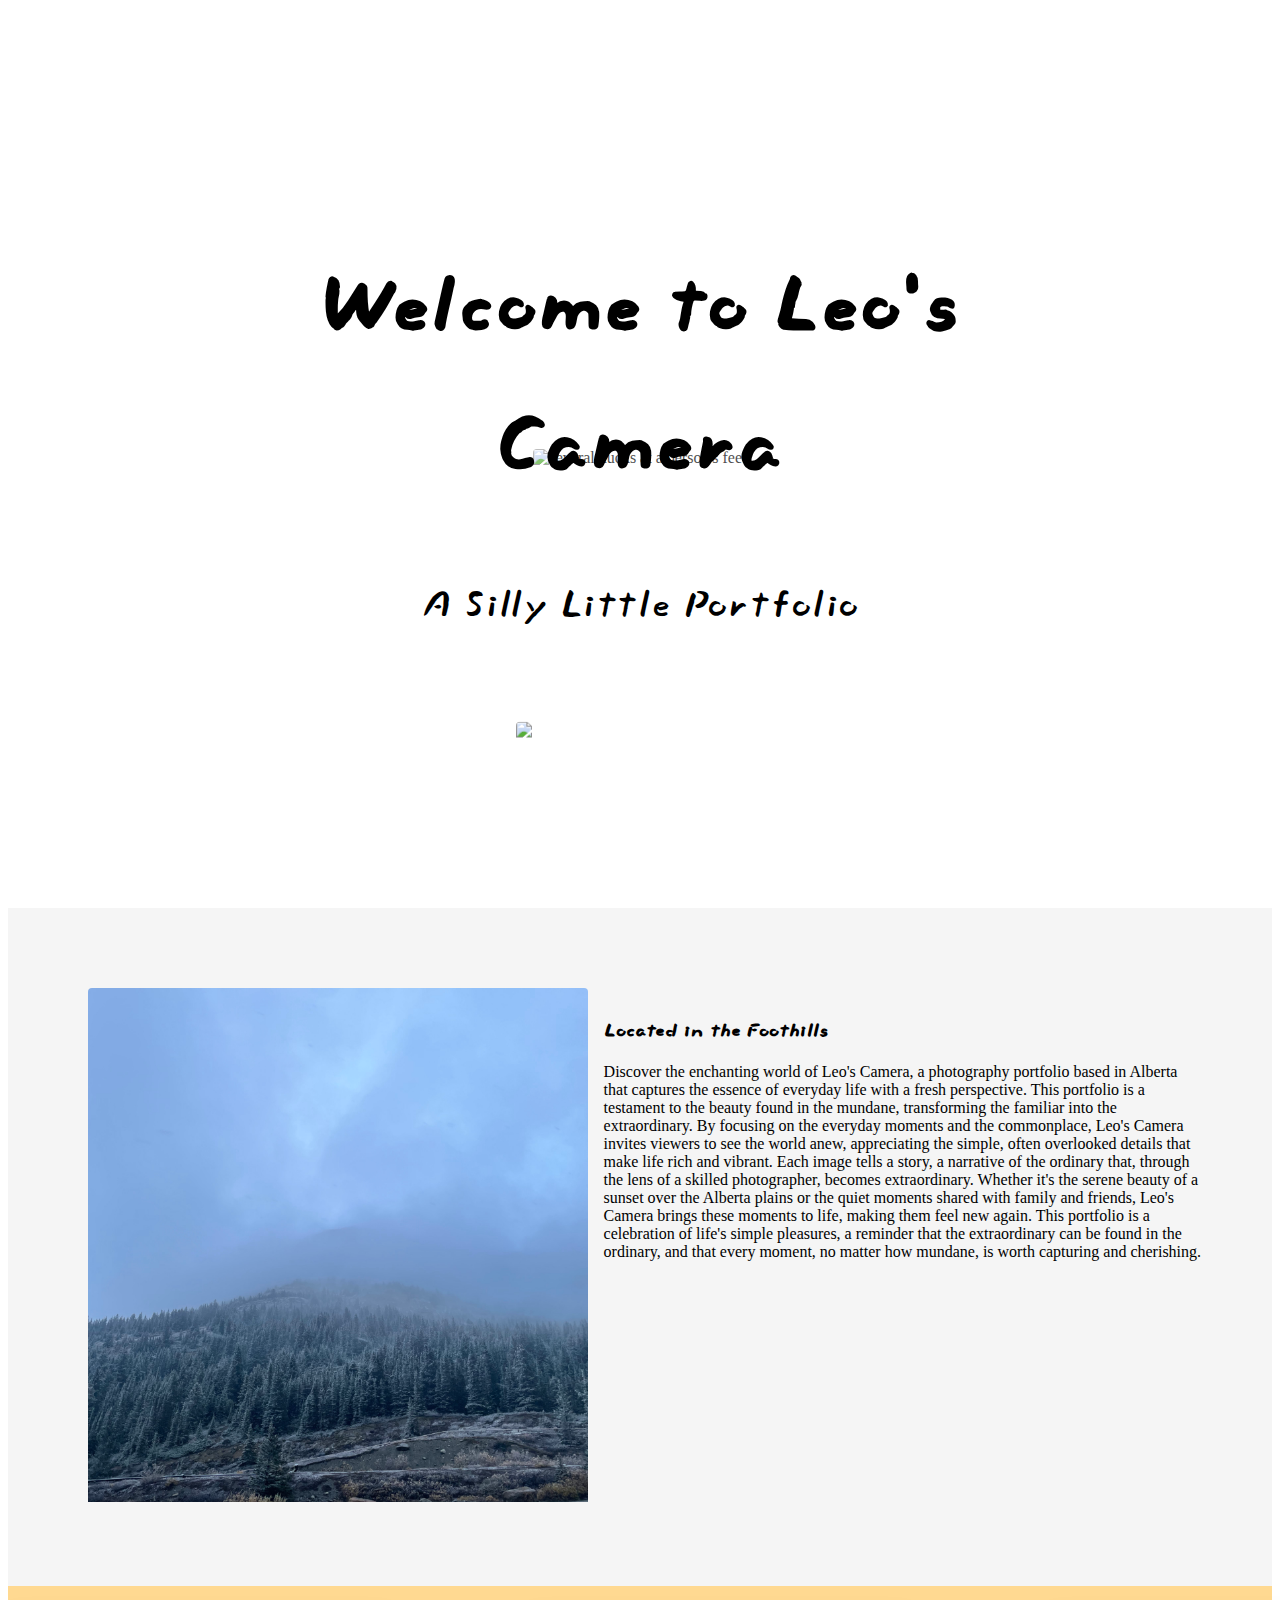
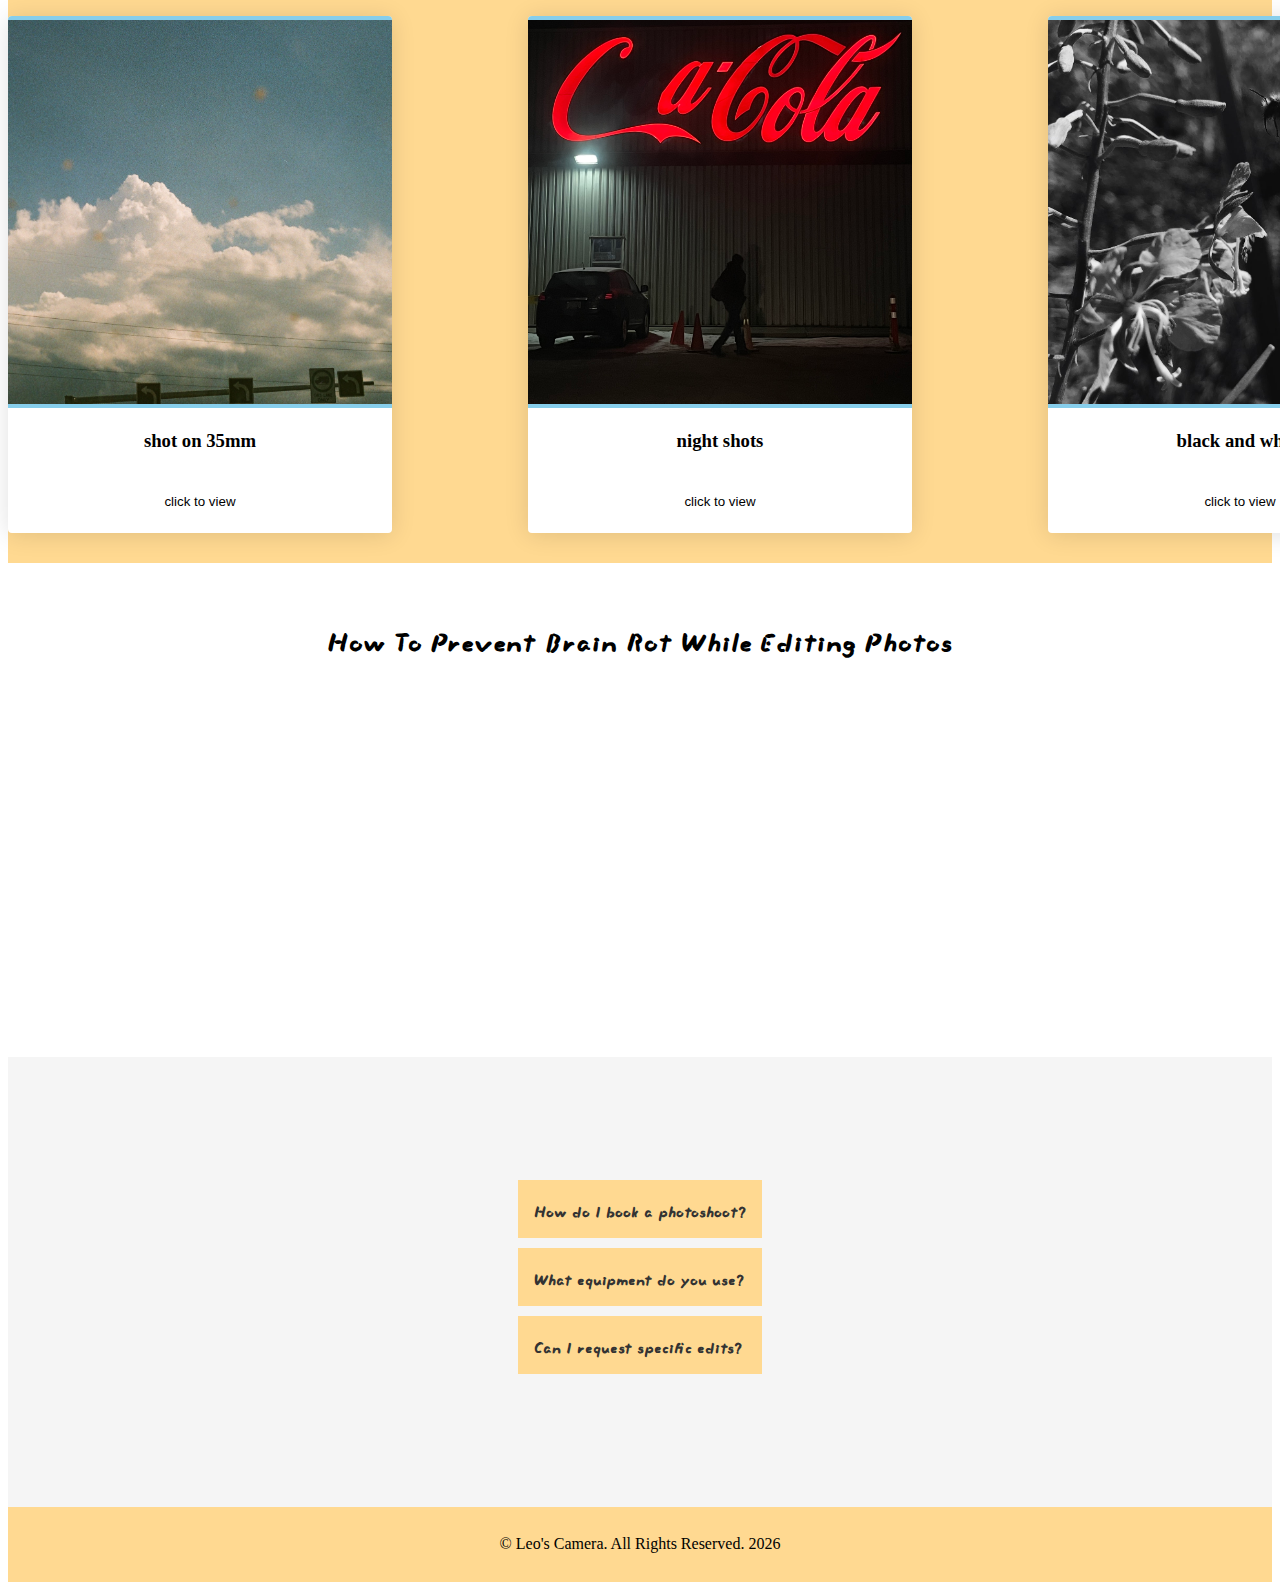
==== index.html @ ae26a14b "Update index.html" ====
<!DOCTYPE html>
<html lang="en">
<head>
    <meta charset="UTF-8">
    <meta name="viewport" content="width=device-width, initial-scale=1.0">
    <title>Leo's Camera</title>
    <link rel="preconnect" href="https://fonts.googleapis.com">
    <link rel="preconnect" href="https://fonts.gstatic.com" crossorigin>
    <link href="https://fonts.googleapis.com/css2?family=Slackside+One&display=swap" rel="stylesheet">
    <link rel="preconnect" href="https://fonts.googleapis.com">
<link rel="preconnect" href="https://fonts.gstatic.com" crossorigin>
<link href="https://fonts.googleapis.com/css2?family=Slackside+One&family=Work+Sans:ital,wght@0,100..900;1,100..900&display=swap" rel="stylesheet">
    <link rel="stylesheet" href="styles.css">
</head>
<body>
<section class="hero-container">
    <div class="hero-content">
        <h1>Welcome to Leo's Camera</h1>
        <p>A Silly Little Portfolio</p>
        <button class="camera-button">
            <img src="static-website-assignment/Assets/Asset 1.png" alt="black camera icon, hand sketched style">
        </button>
        <!--icon by Bjorn Andersson under Creative Commons -->
        </div>
        <div class="hero-image">
            <img src="Assets/ducks.jpg" alt="several ducks at a person's feet">
        </div>
</section>
<section class="content-container">
    <div class="image-column">
        <img src="assets/IMG_6039.jpg" alt="looking up at a mountain against a misty sky">
    </div>
    <div class="content-column">
        <h2> Located in the Foothills</h2>
        <p> Discover the enchanting world of Leo's Camera, a photography portfolio based in Alberta 
            that captures the essence of everyday life with a fresh perspective. This portfolio is a 
            testament to the beauty found in the mundane, transforming the familiar into the extraordinary. 
            By focusing on the everyday moments and the commonplace, Leo's Camera invites viewers to see the 
            world anew, appreciating the simple, often overlooked details that make life rich and vibrant. 
            Each image tells a story, a narrative of the ordinary that, through the lens of a skilled photographer, 
            becomes extraordinary. Whether it's the serene beauty of a sunset over the Alberta plains or the 
            quiet moments shared with family and friends, Leo's Camera brings these moments to life, making them 
            feel new again. This portfolio is a celebration of life's simple pleasures, a reminder that the 
            extraordinary can be found in the ordinary, and that every moment, no matter how mundane, is worth 
            capturing and cherishing. </p>
    </div>
</section>
<section class="card-container">
    <div class="card">
            <img src="assets/IMG_5686.JPG" alt="film photo of clouds and a street light">
            <h3>shot on 35mm</h3>

    <button class="card-button">
            <p>click to view</p>
    </button>
        </div>
        <div class="card">
            <img src="assets/IMG_3700.jpg" alt="man walking at night under broken coca-cola sign">
            <h3>night shots</h3>
    <button class="card-button">
            <p>click to view</p>
    </button>
        </div>
        <div class="card">
            <img src="assets/IMG_7411.JPG" alt="black and white photo of bee flying near a flower">
            <h3>black and white</h3>
    <button class="card-button">
            <p>click to view</p>
        </button>
        </div>
</section>
    <section class="video-container">
        <div class="video-content">
            <h1> How To Prevent Brain Rot While Editing Photos </h1>
        </div>
        <iframe width="560" height="315" src="https://www.youtube.com/embed/LvZYd6S5i-4?si=cbY_uWXHHGuKVKZW" 
        title="YouTube video player" frameborder="0" allow="accelerometer; autoplay; clipboard-write; 
        encrypted-media; gyroscope; picture-in-picture; web-share" referrerpolicy="strict-origin-when-cross-origin" 
        allowfullscreen></iframe>
    </section>
    <section class="accordion-container">
    <div class="accordion">
        <div class="accordion-item" id="question1">
            <h2 class="accordion-header">How do I book a photoshoot?</h2>
            <div class="accordion-content">
                <p>To book a photoshoot, simply visit our <a href="#">contact page</a> and fill out the form. We'll get back to you as soon as possible to discuss your requirements and schedule.</p>
            </div>
        </div>
        <div class="accordion-item" id="question2">
            <h2 class="accordion-header">What equipment do you use?</h2>
            <div class="accordion-content">
                <p>We use professional-grade cameras and lenses to ensure high-quality images. Our equipment is carefully selected to suit various photography styles and situations.</p>
            </div>
        </div>
        <div class="accordion-item" id="question3">
            <h2 class="accordion-header">Can I request specific edits?</h2>
            <div class="accordion-content">
                <p>Yes, absolutely! We welcome your input and can accommodate specific editing requests to ensure your photos match your vision perfectly.</p>
            </div>
        </div>
    </div>
</section>
          <script>
document.addEventListener("DOMContentLoaded", function() {
    const accordionItems = document.querySelectorAll(".accordion-item");

    accordionItems.forEach(item => {
        const header = item.querySelector(".accordion-header");
        header.addEventListener("click", function() {
            accordionItems.forEach(otherItem => {
                if (otherItem !== item) {
                    otherItem.classList.remove("active");
                }
            });
            item.classList.toggle("active");
        });
    });
});
            </script>
  <section class="footer-container">
      <div>&copy; Leo's Camera. All Rights Reserved. <span id="copyright-year"></span></div>
      <script>
        window.addEventListener('load', function() {
            var date = new Date();
            var year = date.getFullYear();
            document.getElementById('copyright-year').textContent = year;
        });
        </script>
    </div>
  </section>

</body>
</html>
---- styles.css ----
/* google fonts*/

.slackside-one-regular {
    font-family: "Slackside One", Impact, cursive;
    font-weight: 400;
    font-style: normal;
  }
/* Styling the hero section */

.hero-container {
    display: flex; 
    justify-content: center; 
    align-items: center; 
    width: 100%; 
    height: 100vh; 
    position: static; 
}

.hero-content {
    font-family: "Slackside One", cursive;
    font-size: 3rem;
    text-align: center;
    position: absolute;
    top: 50%;
    left: 50%;
    transform: translate(-50%, -50%);
    z-index: 1;
  }


  .hero-image img {
    display: flex;
    justify-content: center;
    width: 100%; 
    height: 100%; 
    object-fit: cover; 
    opacity: 70%;
    border: none;
    z-index: 0;
}

.camera-button {
    border: none;
    outline: 0;
    display: inline-block;
    padding: 10px 25px;
    color: white;
    background-color: transparent;
    border-radius: 50%;
    text-align: center;
    cursor: pointer;
  }

  .camera-button img {
    border: none;
  }
  
  .camera-button:hover {
    transition: 0.9s;
    transform: scale(1.1);
  }

  /*styling the content section */

  h1, h2 {
    font-family: "Slackside One", cursive;
  }
  .content-container {
    display: grid;
    grid-template-columns: 40% 60%; 
    gap: 10px; 
    background-color: whitesmoke;

  }

  .content-container img {
    border: none;
  }

  .image-column {
    padding: 5rem;
    width: 500px;
    height: auto;

}
.content-column {
    padding: 5rem;
}

/*styling the card section */

  .card-container {
    display: grid;
    grid-template-columns: 1fr 1fr 1fr;
    grid-template-rows: auto;
    gap: 8.5rem; 
    background-color: #ffd991;
    height: auto; 
    color: black;
    z-index: 0;
    position: relative;
    text-align: center;

  }

    .card {
        background-color: #fff;
        border-radius: 0.25rem;
        box-shadow: 0rem 0.125rem 1.5rem rgb(0 0 0 / 12%);
        width: 24rem;
        margin-top:30px;
        margin-bottom: 30px;
      }
      
      img {
        border-bottom: 0.25rem solid skyblue;
        border-top: 0.25rem solid skyblue;
        border-radius: 0.25rem 0.25rem 0 0;
        height: auto;
        width: 100%;
      }

    .card-button {
        border: none;
        outline: 0;
        display: inline-block;
        padding: 10px 25px;
        color: black;
        background-color: transparent;
        border-radius: 50%;
        text-align: center;
        cursor: pointer; 
    }

    .card-button:hover {
        transition: 0.9s;
        transform: scale(1.1);
        color: skyblue;
      }
/*styling the video section*/

      .video-container {
        display: flex; 
        flex-direction: column; 
        align-items: center; 
        text-align: center; 
        margin-bottom: 30px;
    }
    
    .video-content {
        margin-bottom: 30px; 
        margin-top: 30px;
    }

/*styling the acordion*/

.accordion-container {
    display: flex;
    justify-content: center;
    align-items: center;
    height: 50vh; 
    background-color: whitesmoke;
}
.accordion {
    max-width: 600px;
}

.accordion-item {
    background-color: #fff;
    border: 1px solid #ffd991;
    margin-bottom: 10px;
}

.accordion-header {
    background-color: #ffd991;
    color: #333;
    padding: 15px;
    margin: 0;
    cursor: pointer;
    font-size: 18px;
}

.accordion-content {
    padding: 15px;
    display: none;
}

.accordion-item.active .accordion-header {
    background-color: #ffcc66;
}

.accordion-item.active .accordion-content {
    display: block;
}

.footer-container {
    display: flex;
    justify-content: center;
    align-items: center;
    background-color: #ffd991;
    width: 100%;
    height: 75px;
    position: relative;
  }
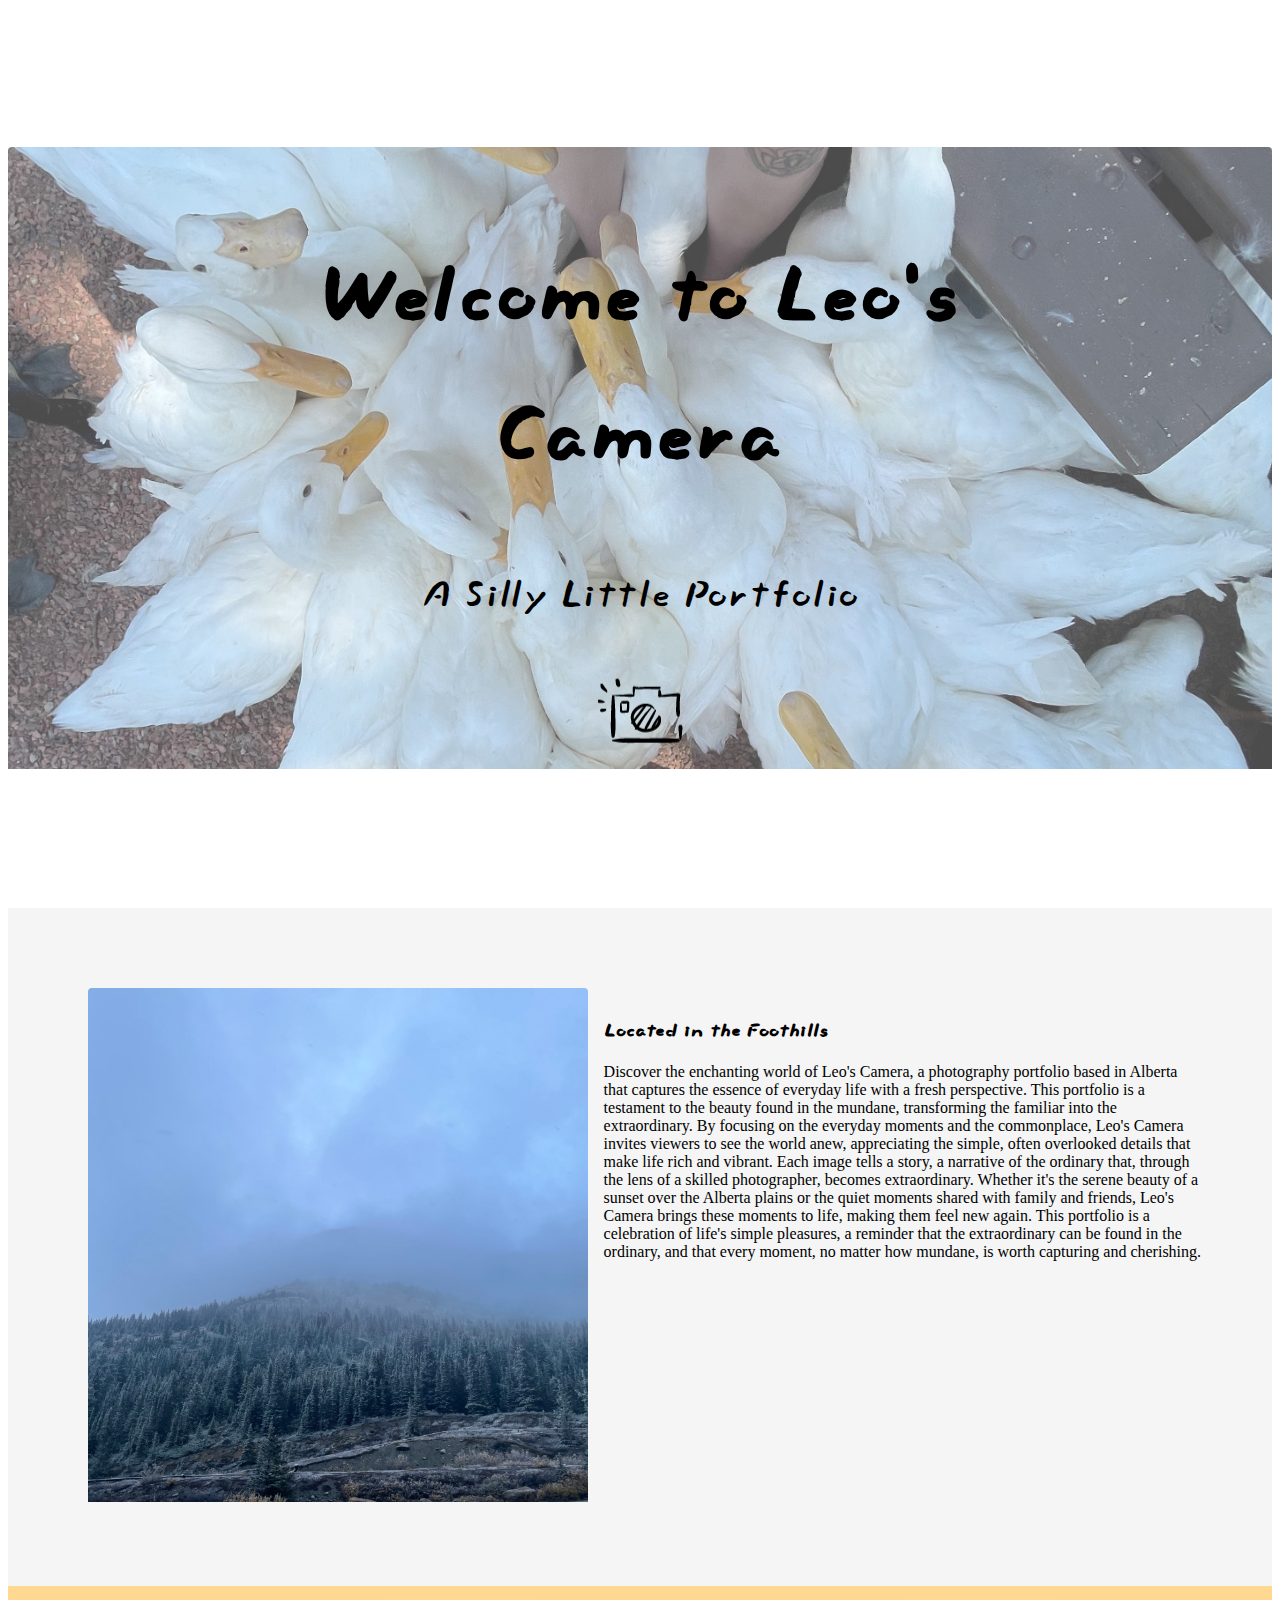
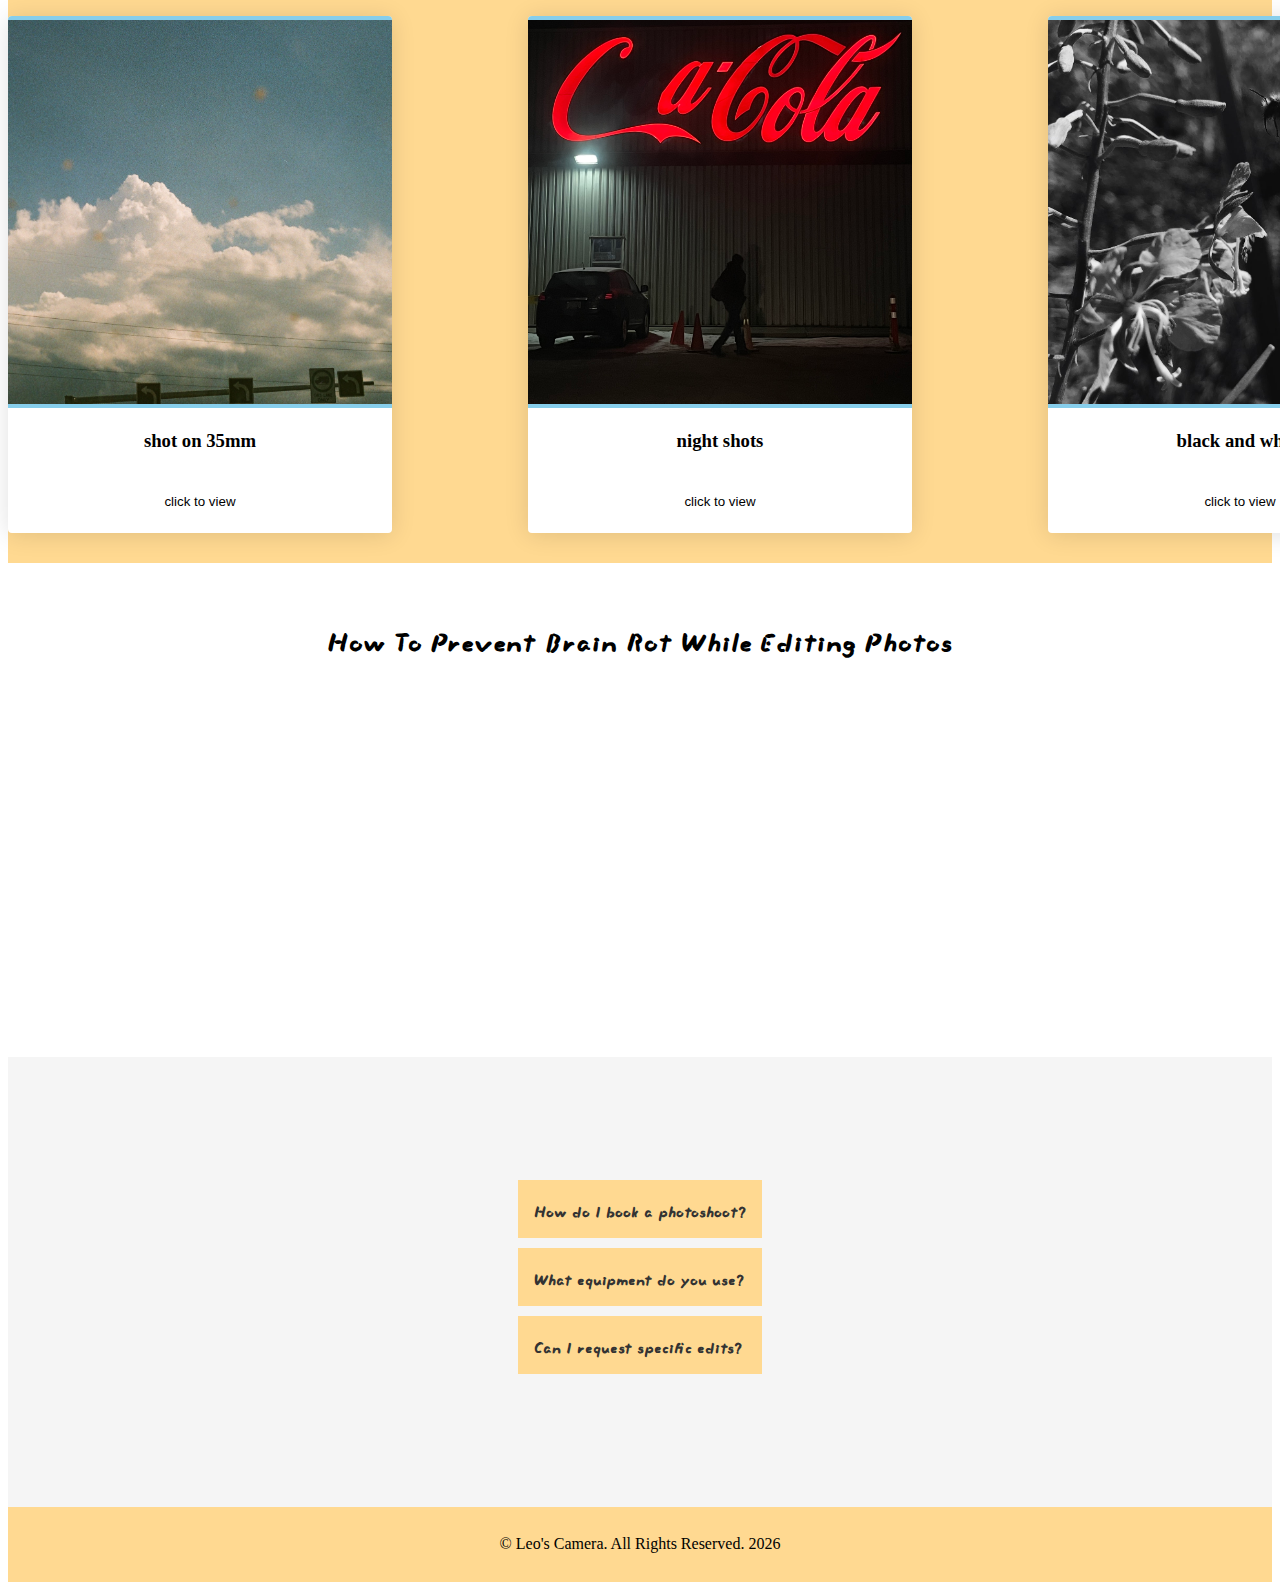
==== commit 0c87a3fb: "Update index.html" ====
--- a/index.html
+++ b/index.html
@@ -18,12 +18,12 @@
         <h1>Welcome to Leo's Camera</h1>
         <p>A Silly Little Portfolio</p>
         <button class="camera-button">
-            <img src="static-website-assignment/Assets/Asset 1.png" alt="black camera icon, hand sketched style">
+            <img src="assets/Asset 1.png" alt="black camera icon, hand sketched style">
         </button>
         <!--icon by Bjorn Andersson under Creative Commons -->
         </div>
         <div class="hero-image">
-            <img src="Assets/ducks.jpg" alt="several ducks at a person's feet">
+            <img src="assets/ducks.jpg" alt="several ducks at a person's feet">
         </div>
 </section>
 <section class="content-container">
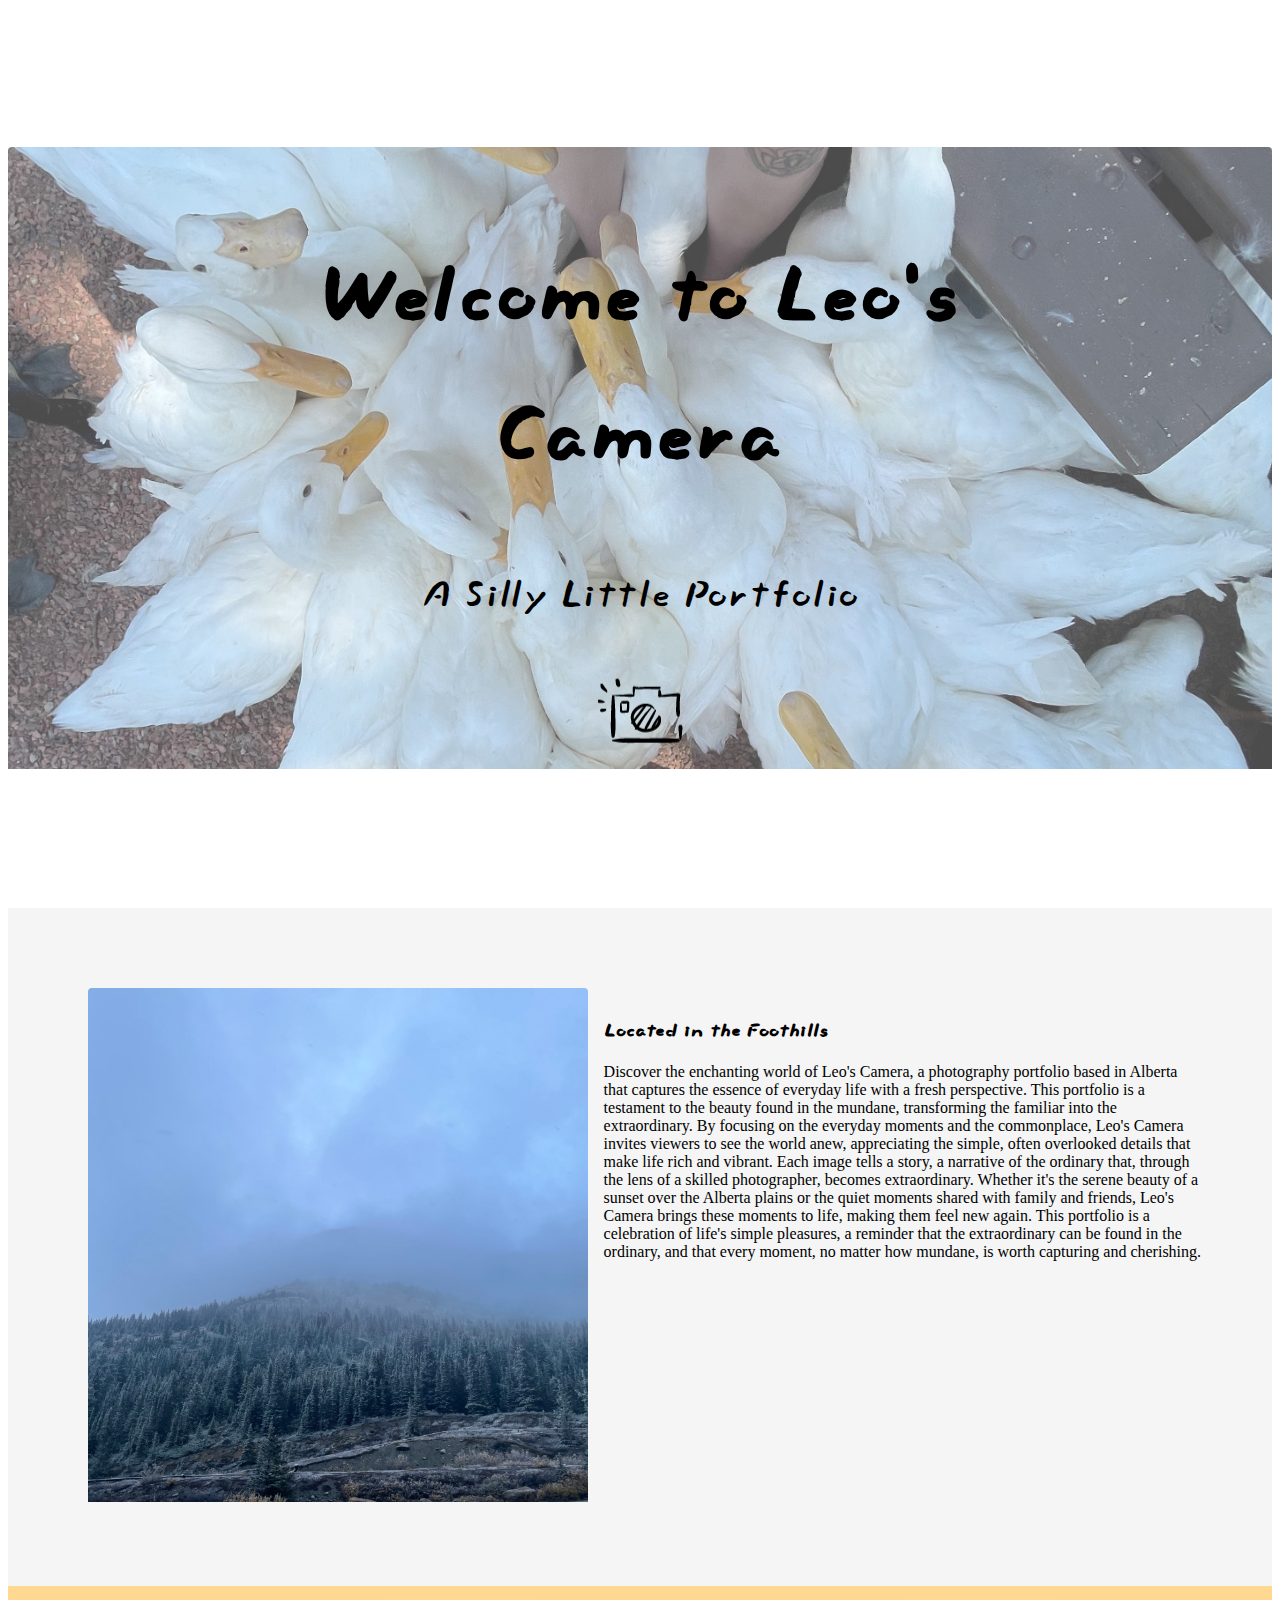
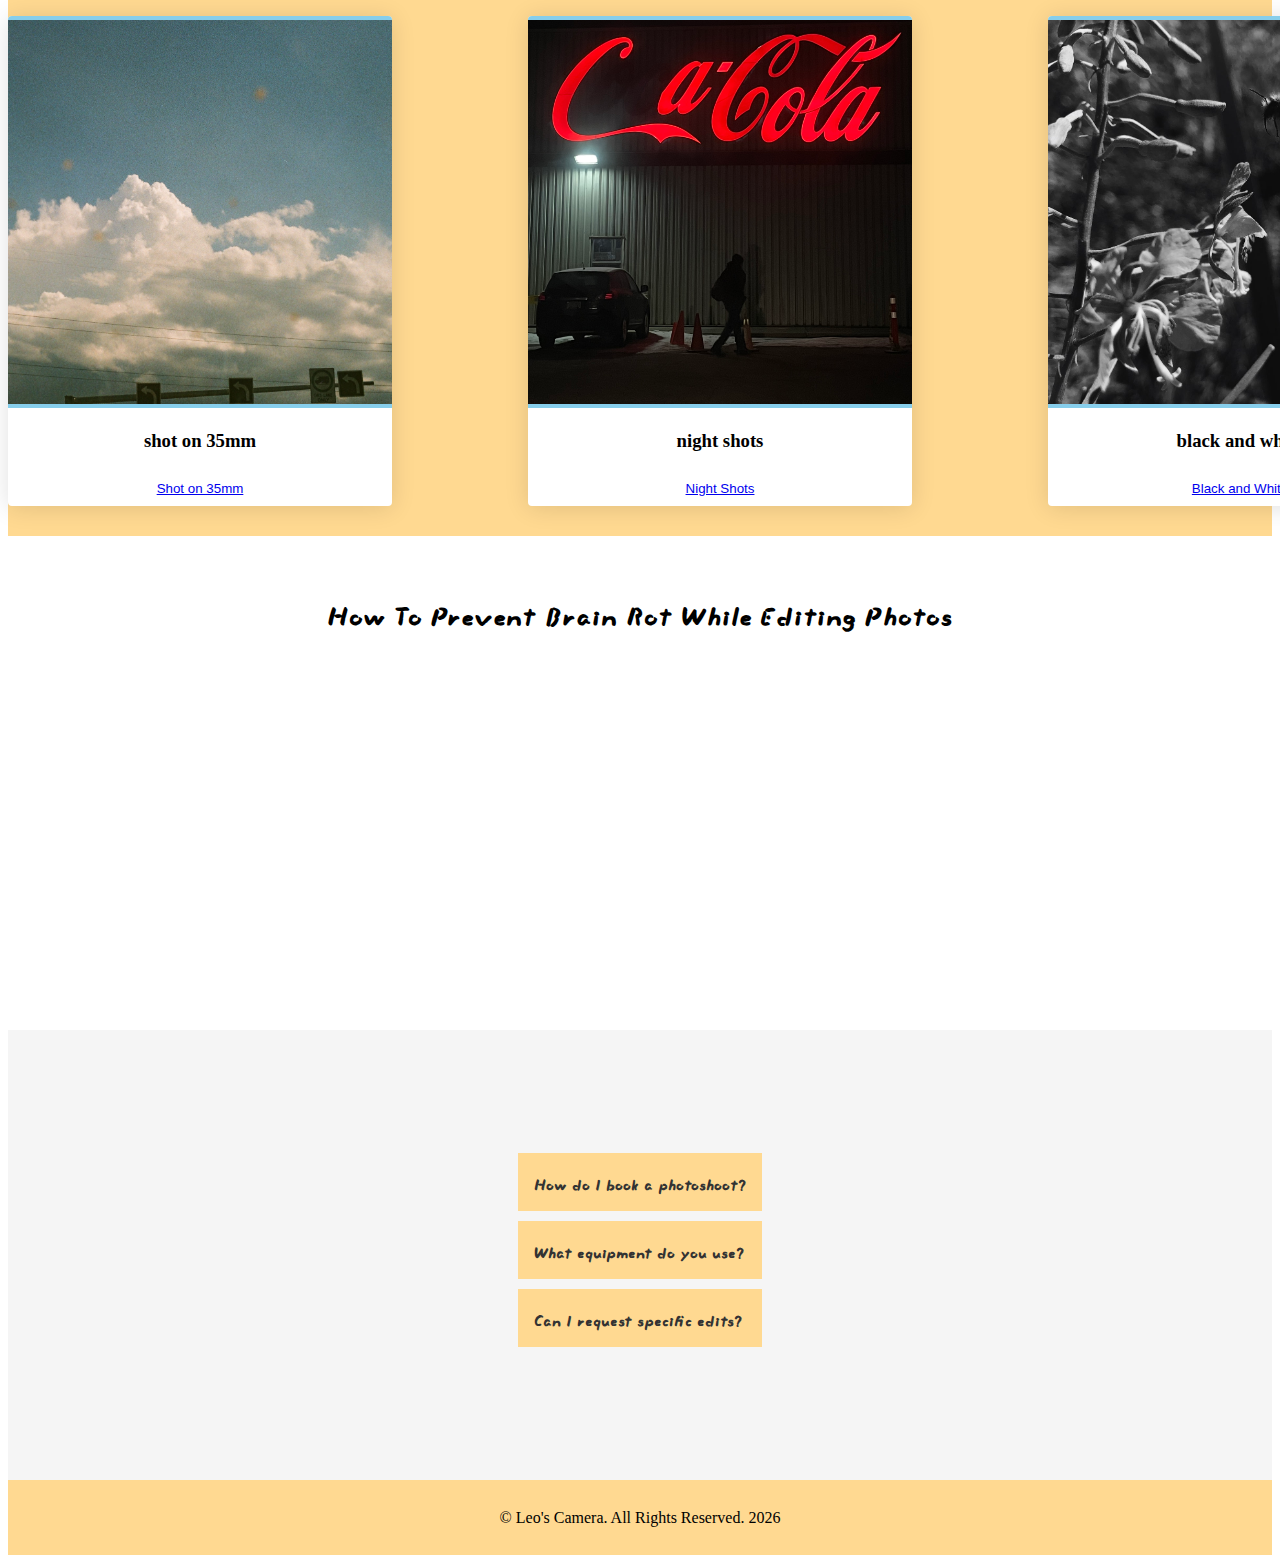
==== commit 52c50d35: "adding destinations to links" ====
--- a/index.html
+++ b/index.html
@@ -10,7 +10,7 @@
     <link rel="preconnect" href="https://fonts.googleapis.com">
 <link rel="preconnect" href="https://fonts.gstatic.com" crossorigin>
 <link href="https://fonts.googleapis.com/css2?family=Slackside+One&family=Work+Sans:ital,wght@0,100..900;1,100..900&display=swap" rel="stylesheet">
-    <link rel="stylesheet" href="styles.css">
+    <link rel="stylesheet" href="css/styles.css">
 </head>
 <body>
 <section class="hero-container">
@@ -18,7 +18,7 @@
         <h1>Welcome to Leo's Camera</h1>
         <p>A Silly Little Portfolio</p>
         <button class="camera-button">
-            <img src="assets/Asset 1.png" alt="black camera icon, hand sketched style">
+            <img src="assets/camera.png" alt="black camera icon, hand sketched style">
         </button>
         <!--icon by Bjorn Andersson under Creative Commons -->
         </div>
@@ -51,21 +51,21 @@
             <h3>shot on 35mm</h3>
 
     <button class="card-button">
-            <p>click to view</p>
+        <a href="shot-on-35/index.html">Shot on 35mm</a>
     </button>
         </div>
         <div class="card">
             <img src="assets/IMG_3700.jpg" alt="man walking at night under broken coca-cola sign">
             <h3>night shots</h3>
     <button class="card-button">
-            <p>click to view</p>
+        <a href="night-shots/index.html">Night Shots</a>
     </button>
         </div>
         <div class="card">
             <img src="assets/IMG_7411.JPG" alt="black and white photo of bee flying near a flower">
             <h3>black and white</h3>
     <button class="card-button">
-            <p>click to view</p>
+        <a href="black-and-white/index.html">Black and White</a>
         </button>
         </div>
 </section>
--- a/css/styles.css
+++ b/css/styles.css
@@ -0,0 +1,204 @@
+/* google fonts*/
+
+.slackside-one-regular {
+    font-family: "Slackside One", Impact, cursive;
+    font-weight: 400;
+    font-style: normal;
+  }
+/* Styling the hero section */
+
+.hero-container {
+    display: flex; 
+    justify-content: center; 
+    align-items: center; 
+    width: 100%; 
+    height: 100vh; 
+    position: static; 
+}
+
+.hero-content {
+    font-family: "Slackside One", cursive;
+    font-size: 3rem;
+    text-align: center;
+    position: absolute;
+    top: 50%;
+    left: 50%;
+    transform: translate(-50%, -50%);
+    z-index: 1;
+  }
+
+
+  .hero-image img {
+    display: flex;
+    justify-content: center;
+    width: 100%; 
+    height: 100%; 
+    object-fit: cover; 
+    opacity: 70%;
+    border: none;
+    z-index: 0;
+}
+
+.camera-button {
+    border: none;
+    outline: 0;
+    display: inline-block;
+    padding: 10px 25px;
+    color: white;
+    background-color: transparent;
+    border-radius: 50%;
+    text-align: center;
+    cursor: pointer;
+  }
+
+  .camera-button img {
+    border: none;
+  }
+  
+  .camera-button:hover {
+    transition: 0.9s;
+    transform: scale(1.1);
+  }
+
+  /*styling the content section */
+
+  h1, h2 {
+    font-family: "Slackside One", cursive;
+  }
+  .content-container {
+    display: grid;
+    grid-template-columns: 40% 60%; 
+    gap: 10px; 
+    background-color: whitesmoke;
+
+  }
+
+  .content-container img {
+    border: none;
+  }
+
+  .image-column {
+    padding: 5rem;
+    width: 500px;
+    height: auto;
+
+}
+.content-column {
+    padding: 5rem;
+}
+
+/*styling the card section */
+
+  .card-container {
+    display: grid;
+    grid-template-columns: 1fr 1fr 1fr;
+    grid-template-rows: auto;
+    gap: 8.5rem; 
+    background-color: #ffd991;
+    height: auto; 
+    color: black;
+    z-index: 0;
+    position: relative;
+    text-align: center;
+
+  }
+
+    .card {
+        background-color: #fff;
+        border-radius: 0.25rem;
+        box-shadow: 0rem 0.125rem 1.5rem rgb(0 0 0 / 12%);
+        width: 24rem;
+        margin-top:30px;
+        margin-bottom: 30px;
+      }
+      
+      img {
+        border-bottom: 0.25rem solid skyblue;
+        border-top: 0.25rem solid skyblue;
+        border-radius: 0.25rem 0.25rem 0 0;
+        height: auto;
+        width: 100%;
+      }
+
+    .card-button {
+        border: none;
+        outline: 0;
+        display: inline-block;
+        padding: 10px 25px;
+        color: black;
+        background-color: transparent;
+        border-radius: 50%;
+        text-align: center;
+        cursor: pointer; 
+    }
+
+    .card-button:hover {
+        transition: 0.9s;
+        transform: scale(1.1);
+        color: skyblue;
+      }
+/*styling the video section*/
+
+      .video-container {
+        display: flex; 
+        flex-direction: column; 
+        align-items: center; 
+        text-align: center; 
+        margin-bottom: 30px;
+    }
+    
+    .video-content {
+        margin-bottom: 30px; 
+        margin-top: 30px;
+    }
+
+/*styling the acordion*/
+
+.accordion-container {
+    display: flex;
+    justify-content: center;
+    align-items: center;
+    height: 50vh; 
+    background-color: whitesmoke;
+}
+.accordion {
+    max-width: 600px;
+}
+
+.accordion-item {
+    background-color: #fff;
+    border: 1px solid #ffd991;
+    margin-bottom: 10px;
+}
+
+.accordion-header {
+    background-color: #ffd991;
+    color: #333;
+    padding: 15px;
+    margin: 0;
+    cursor: pointer;
+    font-size: 18px;
+}
+
+.accordion-content {
+    padding: 15px;
+    display: none;
+}
+
+.accordion-item.active .accordion-header {
+    background-color: #ffcc66;
+}
+
+.accordion-item.active .accordion-content {
+    display: block;
+}
+
+.footer-container {
+    display: flex;
+    justify-content: center;
+    align-items: center;
+    background-color: #ffd991;
+    width: 100%;
+    height: 75px;
+    position: relative;
+  }
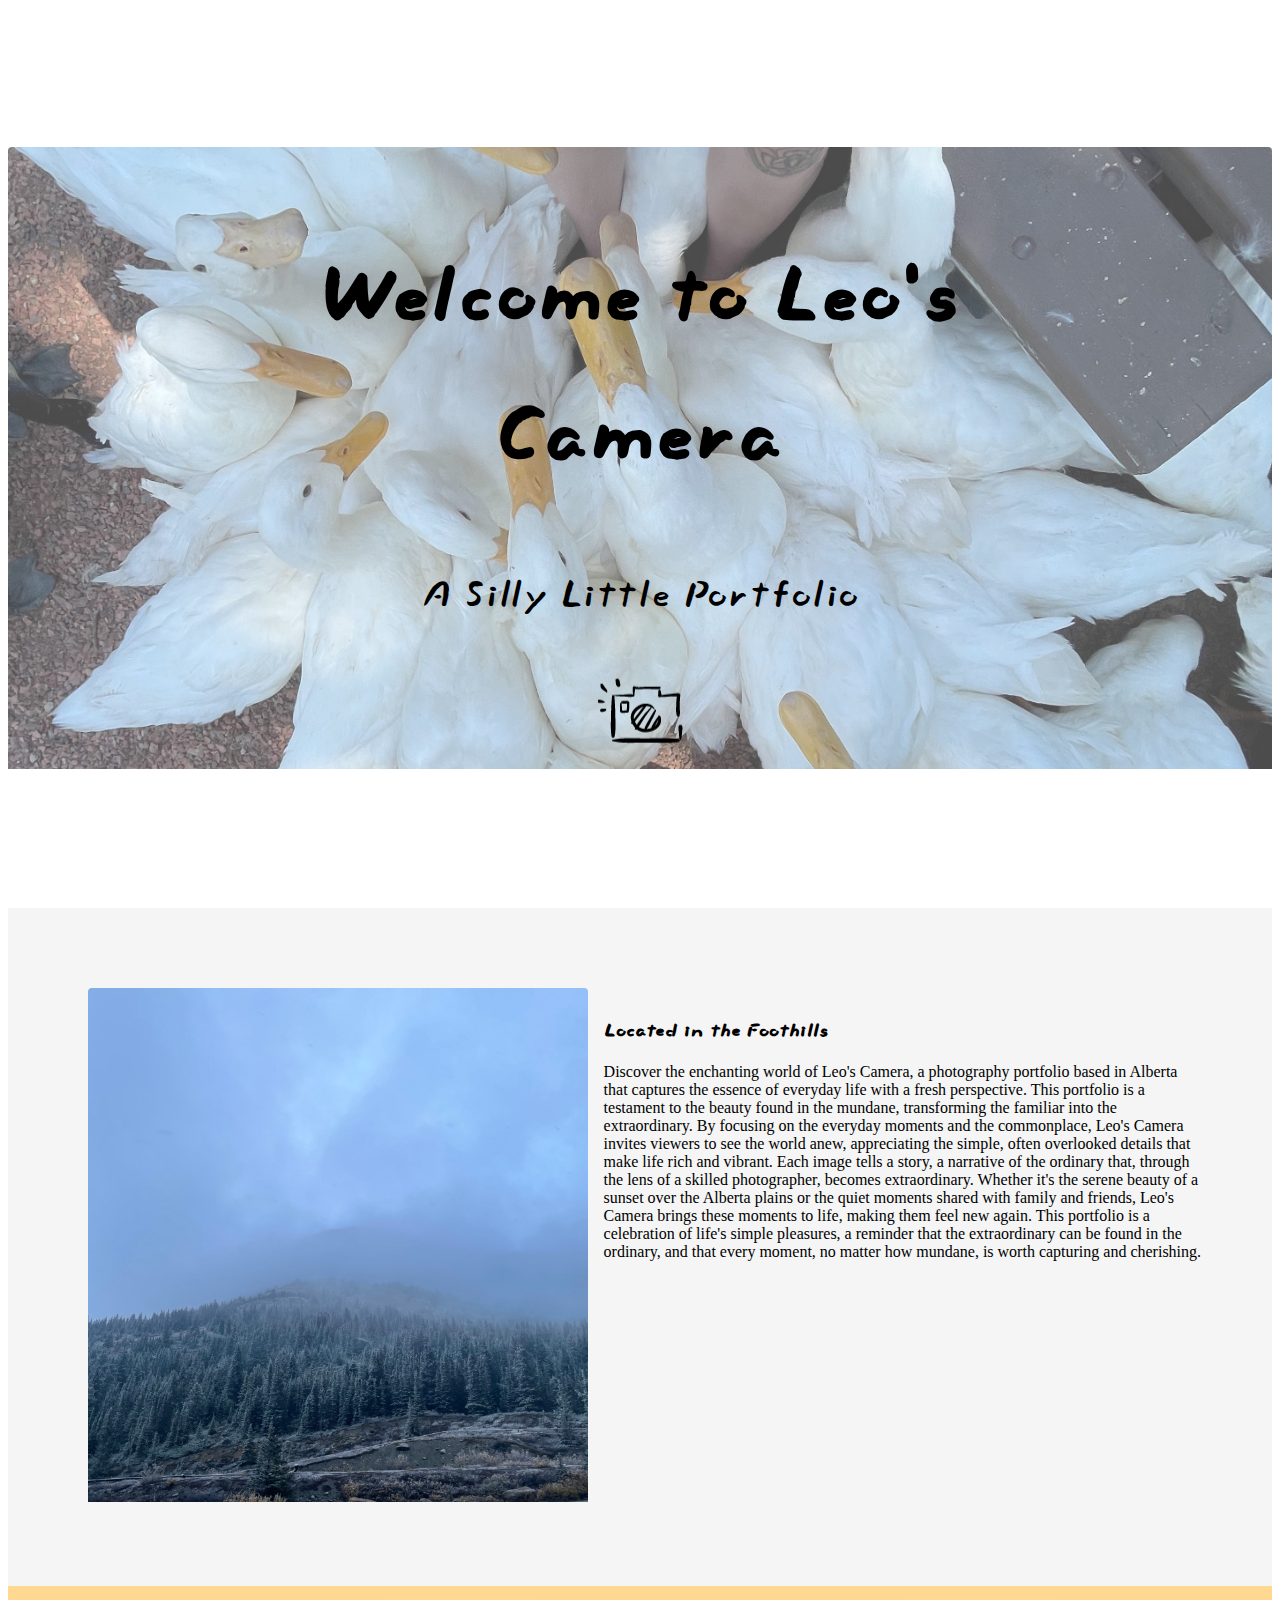
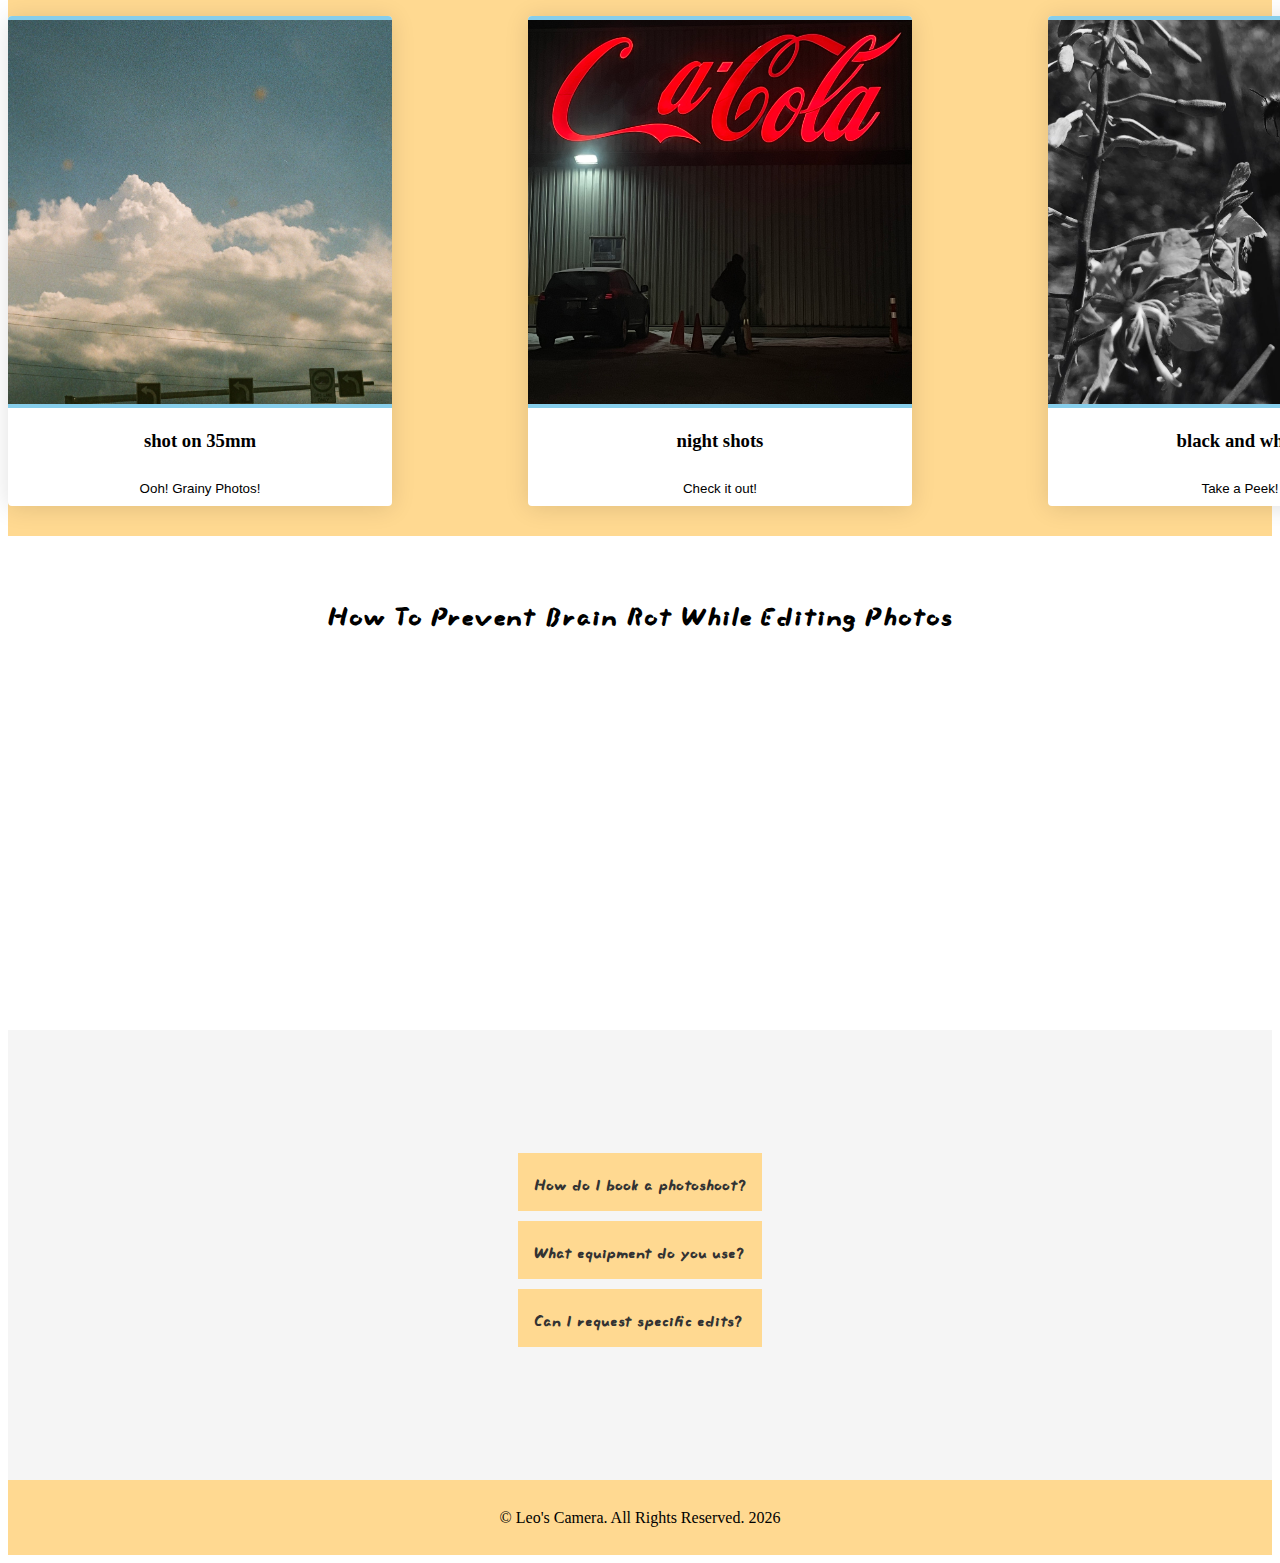
==== commit f22f13ac: "add link titles" ====
--- a/index.html
+++ b/index.html
@@ -51,21 +51,21 @@
             <h3>shot on 35mm</h3>
 
     <button class="card-button">
-        <a href="shot-on-35/index.html">Shot on 35mm</a>
+        <a href="shot-on-35/index.html">Ooh! Grainy Photos!</a>
     </button>
         </div>
         <div class="card">
             <img src="assets/IMG_3700.jpg" alt="man walking at night under broken coca-cola sign">
             <h3>night shots</h3>
     <button class="card-button">
-        <a href="night-shots/index.html">Night Shots</a>
+        <a href="night-shots/index.html">Check it out!</a>
     </button>
         </div>
         <div class="card">
             <img src="assets/IMG_7411.JPG" alt="black and white photo of bee flying near a flower">
             <h3>black and white</h3>
     <button class="card-button">
-        <a href="black-and-white/index.html">Black and White</a>
+        <a href="black-and-white/index.html">Take a Peek!</a>
         </button>
         </div>
 </section>
--- a/css/styles.css
+++ b/css/styles.css
@@ -202,3 +202,18 @@
     height: 75px;
     position: relative;
   }
+
+  a {
+    color: black; 
+    text-decoration: none; 
+}
+
+
+a:hover {
+    color: #ffd991;
+}
+
+a:active {
+    color:grey;
+}
+
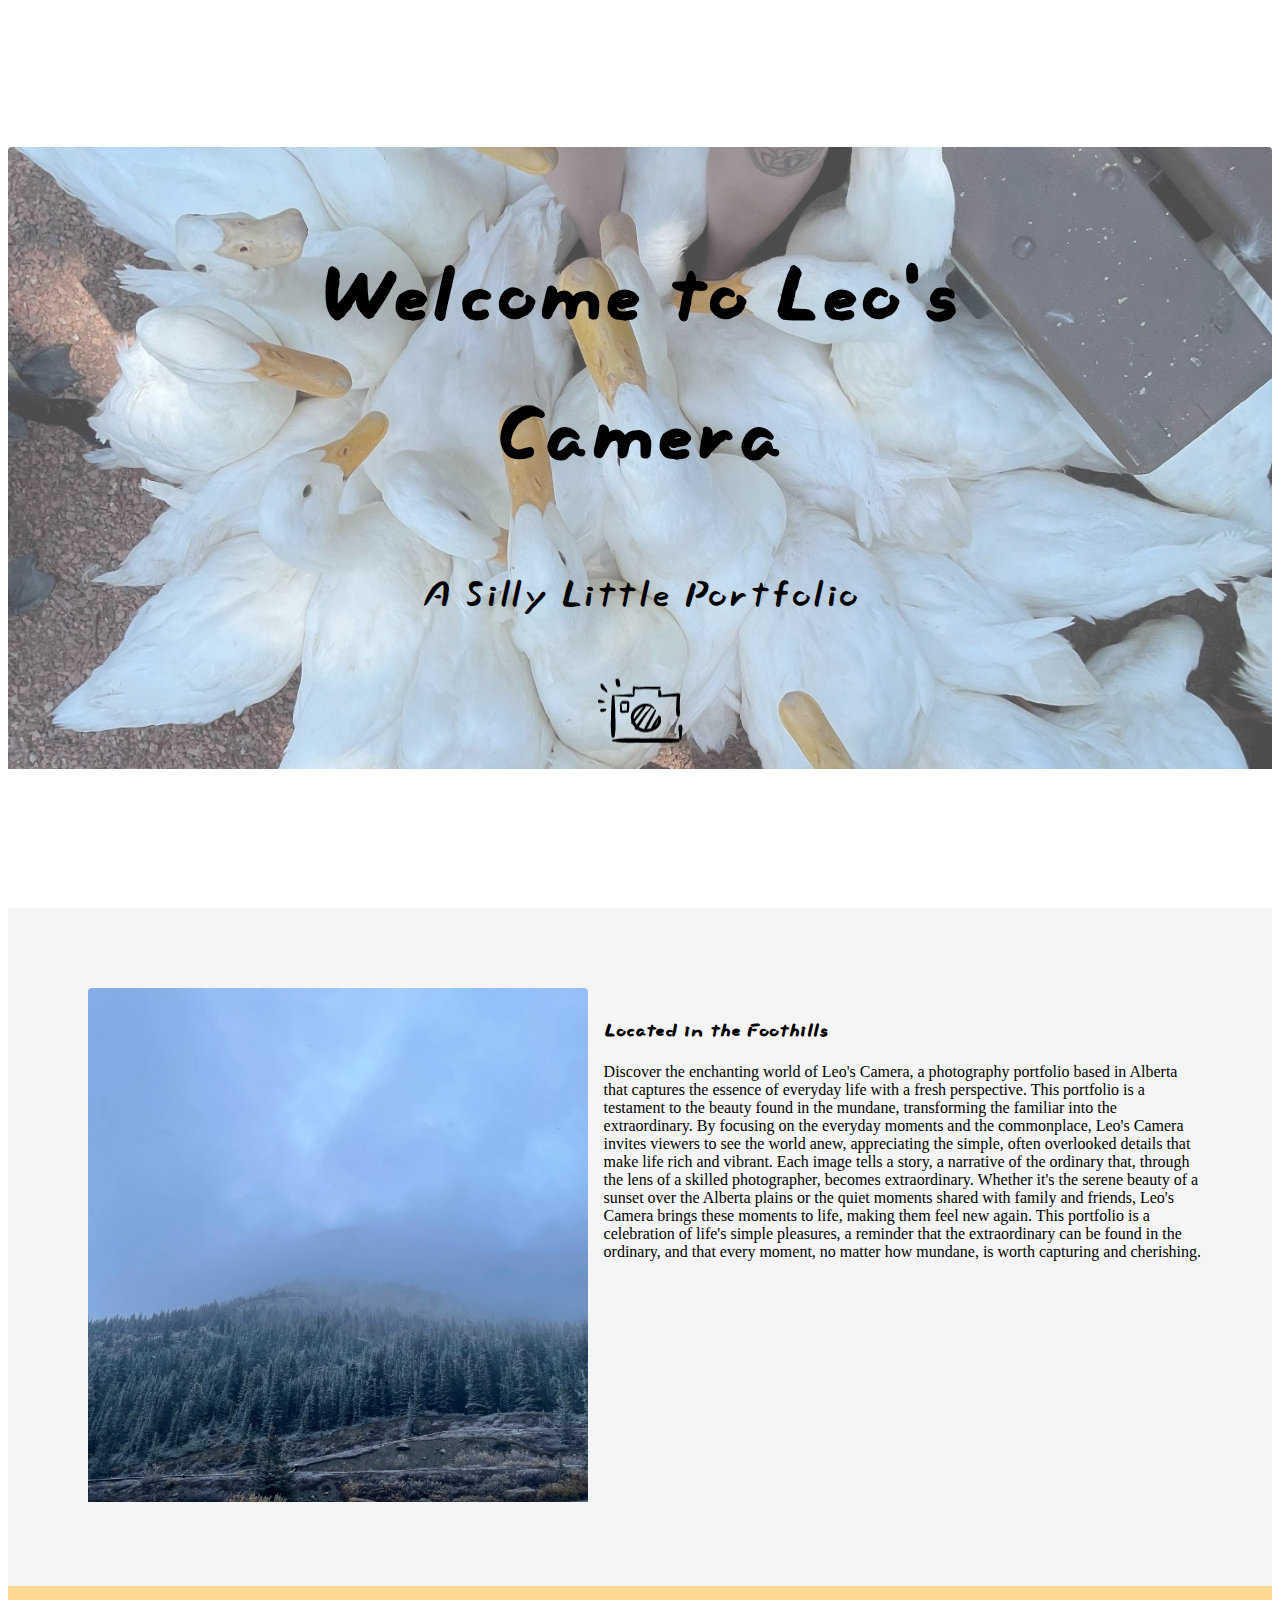
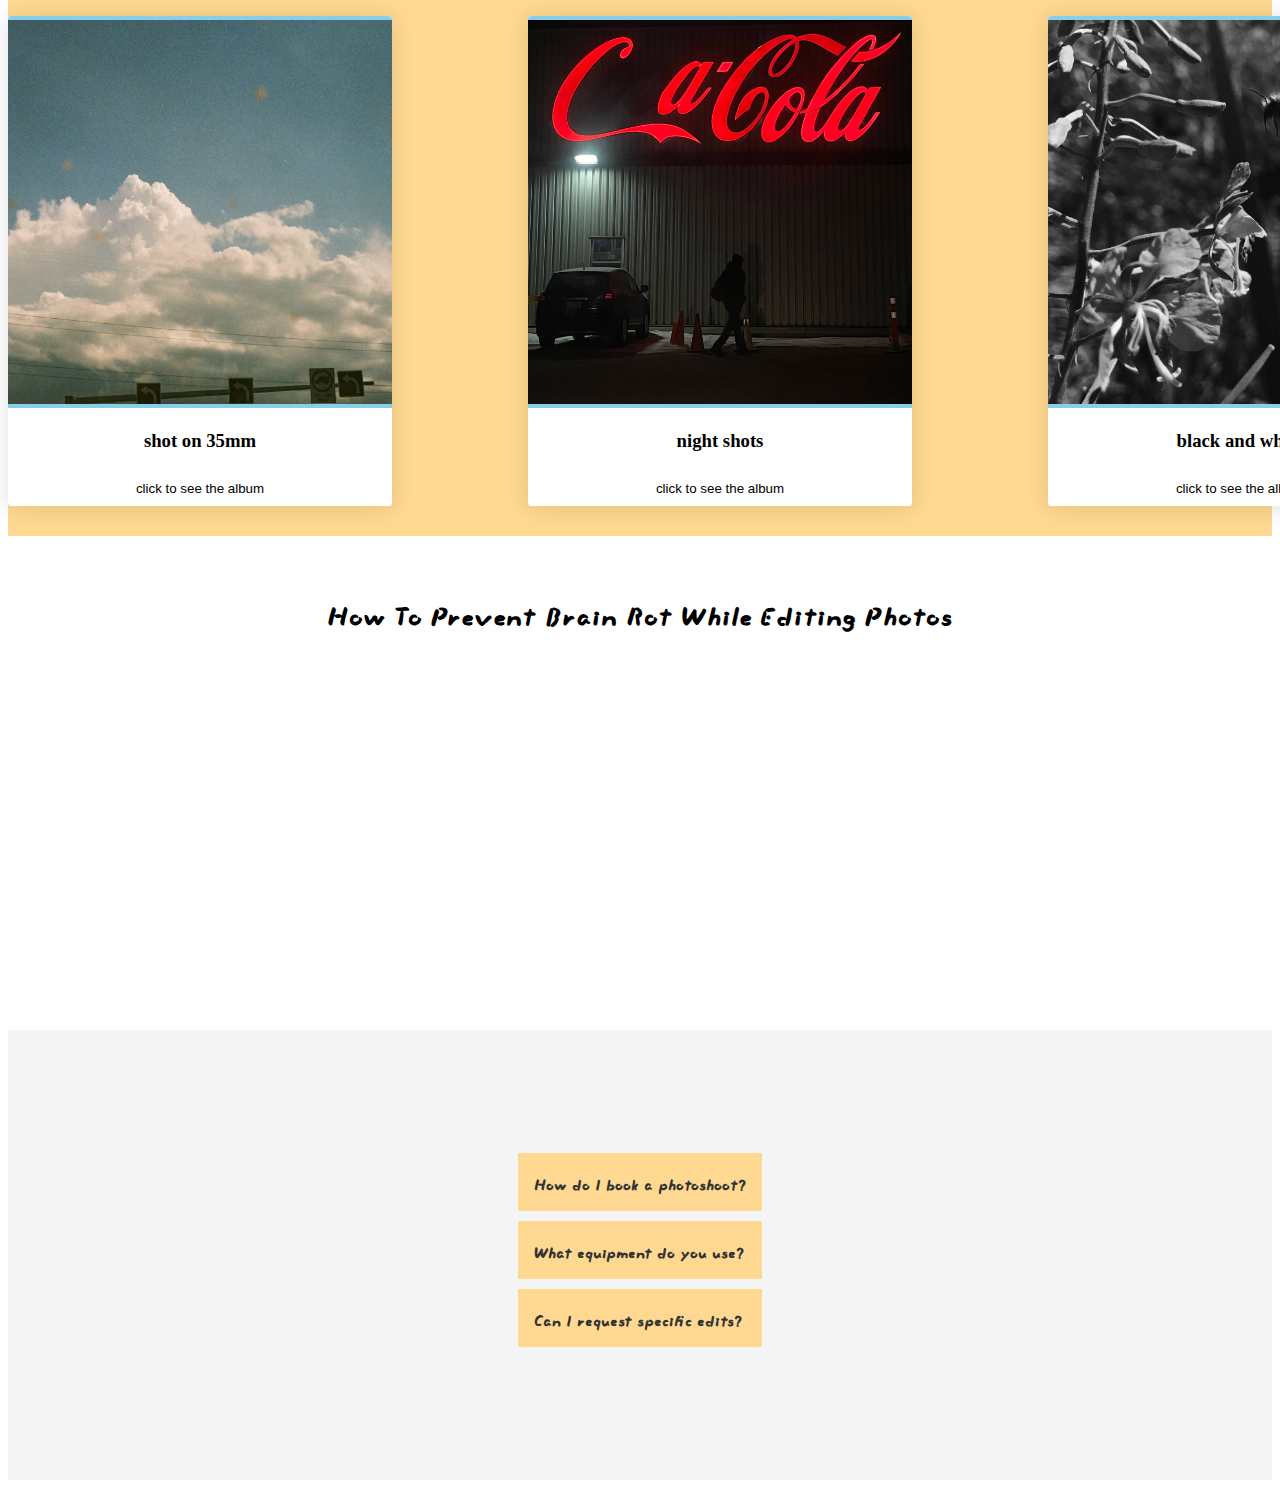
==== commit de8ebc8e: "add responsiveness" ====
--- a/index.html
+++ b/index.html
@@ -23,7 +23,7 @@
         <!--icon by Bjorn Andersson under Creative Commons -->
         </div>
         <div class="hero-image">
-            <img src="assets/ducks.jpg" alt="several ducks at a person's feet">
+            <img class="desktop-image" src="assets/ducks.jpg" alt="several ducks at a person's feet">
         </div>
 </section>
 <section class="content-container">
@@ -51,21 +51,21 @@
             <h3>shot on 35mm</h3>
 
     <button class="card-button">
-        <a href="shot-on-35/index.html">Ooh! Grainy Photos!</a>
+        <a href="shot-on-35/index.html">click to see the album</a>
     </button>
         </div>
         <div class="card">
             <img src="assets/IMG_3700.jpg" alt="man walking at night under broken coca-cola sign">
             <h3>night shots</h3>
     <button class="card-button">
-        <a href="night-shots/index.html">Check it out!</a>
+        <a href="night-shots/index.html">click to see the album</a>
     </button>
         </div>
         <div class="card">
             <img src="assets/IMG_7411.JPG" alt="black and white photo of bee flying near a flower">
             <h3>black and white</h3>
     <button class="card-button">
-        <a href="black-and-white/index.html">Take a Peek!</a>
+        <a href="black-and-white/index.html">click to see the album</a>
         </button>
         </div>
 </section>
@@ -73,7 +73,7 @@
         <div class="video-content">
             <h1> How To Prevent Brain Rot While Editing Photos </h1>
         </div>
-        <iframe width="560" height="315" src="https://www.youtube.com/embed/LvZYd6S5i-4?si=cbY_uWXHHGuKVKZW" 
+        <iframe width="560" height="315" src="https://www.youtube.com/embed/LvZYd6S5i-4?si=cbY_uWXHHGuKVKZW&cc_load_policy=1"  
         title="YouTube video player" frameborder="0" allow="accelerometer; autoplay; clipboard-write; 
         encrypted-media; gyroscope; picture-in-picture; web-share" referrerpolicy="strict-origin-when-cross-origin" 
         allowfullscreen></iframe>
@@ -116,18 +116,4 @@
         });
     });
 });
-            </script>
-  <section class="footer-container">
-      <div>&copy; Leo's Camera. All Rights Reserved. <span id="copyright-year"></span></div>
-      <script>
-        window.addEventListener('load', function() {
-            var date = new Date();
-            var year = date.getFullYear();
-            document.getElementById('copyright-year').textContent = year;
-        });
-        </script>
-    </div>
-  </section>
-
-</body>
-</html>
+            </script>--- a/css/styles.css
+++ b/css/styles.css
@@ -25,6 +25,7 @@
     left: 50%;
     transform: translate(-50%, -50%);
     z-index: 1;
+    overflow: hidden;
   }
 
 
@@ -37,6 +38,7 @@
     opacity: 70%;
     border: none;
     z-index: 0;
+    overflow: hidden;
 }
 
 .camera-button {
@@ -217,3 +219,71 @@
     color:grey;
 }
 
+
+
+/* Media query for mobile */
+@media screen and (max-width: 768px) {
+  /* Adjustments for mobile screens */
+
+  /* Fonts and Typography */
+  h1, h2 {
+      font-size: 2rem; /* Adjust font size for headings */
+  }
+
+  p {
+      font-size: 1rem; /* Adjust font size for paragraphs */
+  }
+
+  .accordion-header {
+      font-size: 1rem; /* Adjust font size for accordion headers */
+  }
+
+  /* Layout and Containers */
+  .hero-content {
+      font-size: 2rem; 
+      overflow: hidden;/* Adjust font size for hero content */
+  }
+
+  .hero-image img {
+    width: 100%;
+    height: 50%;
+    overflow: hidden;
+      opacity: 30%; 
+      background-position: center; /* Adjust opacity for hero image */
+  }
+
+  .content-container {
+      grid-template-columns: 1fr; /* Adjust grid layout for content container */
+  }
+
+  .image-column {
+    display: flex;
+    justify-self: center;
+      width: 100%;
+       /* Adjust image column width */
+  }
+
+  .content-column {
+      padding: 2rem; /* Adjust padding for content column */
+  }
+
+  .card-container {
+      grid-template-columns: 1fr; /* Adjust grid layout for card container */
+  }
+
+  .card {
+      width: 90%; /* Adjust width of cards */
+      margin: 20px auto; /* Adjust margin for centering cards */
+  }
+
+  /* Buttons */
+  .camera-button,
+  .card-button {
+      font-size: 1rem; /* Adjust font size for buttons */
+  }
+
+  /* Footer */
+  .footer-container {
+      height: 80px; /* Adjust height of footer */
+  }
+}
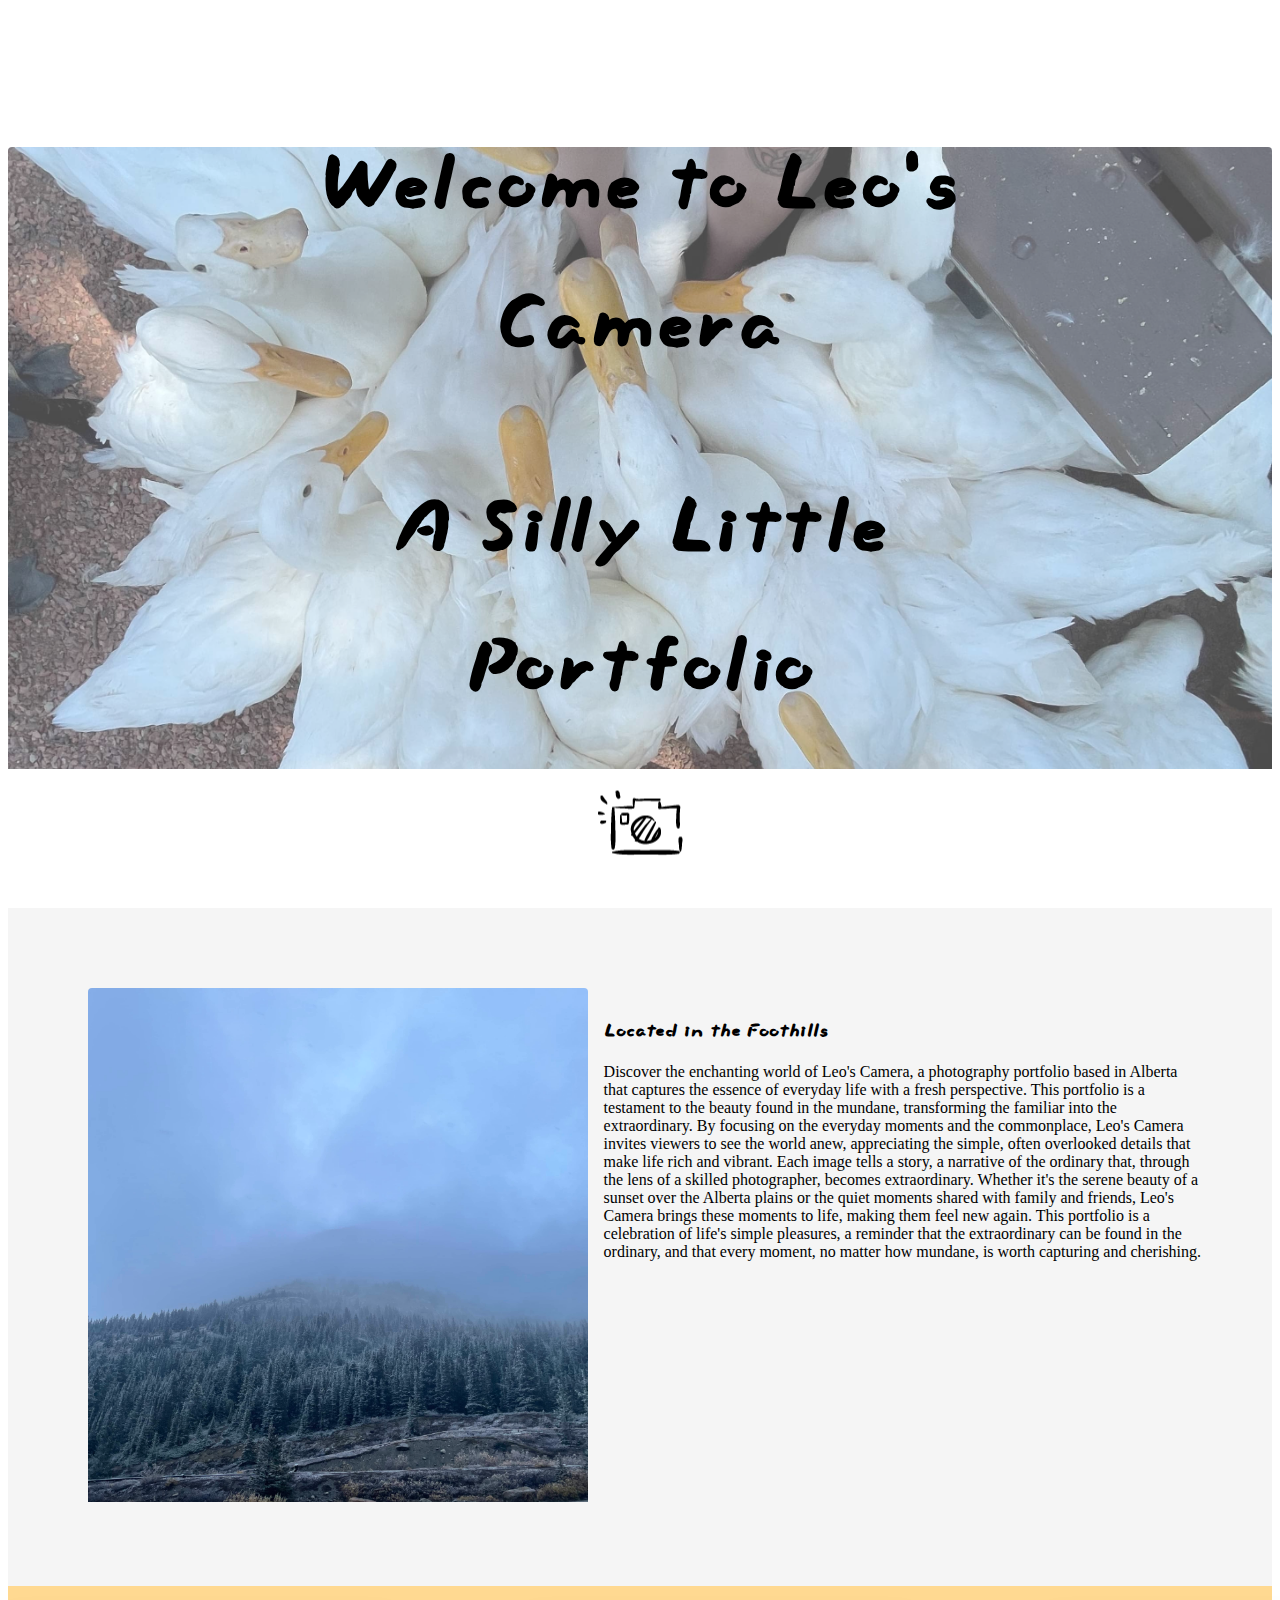
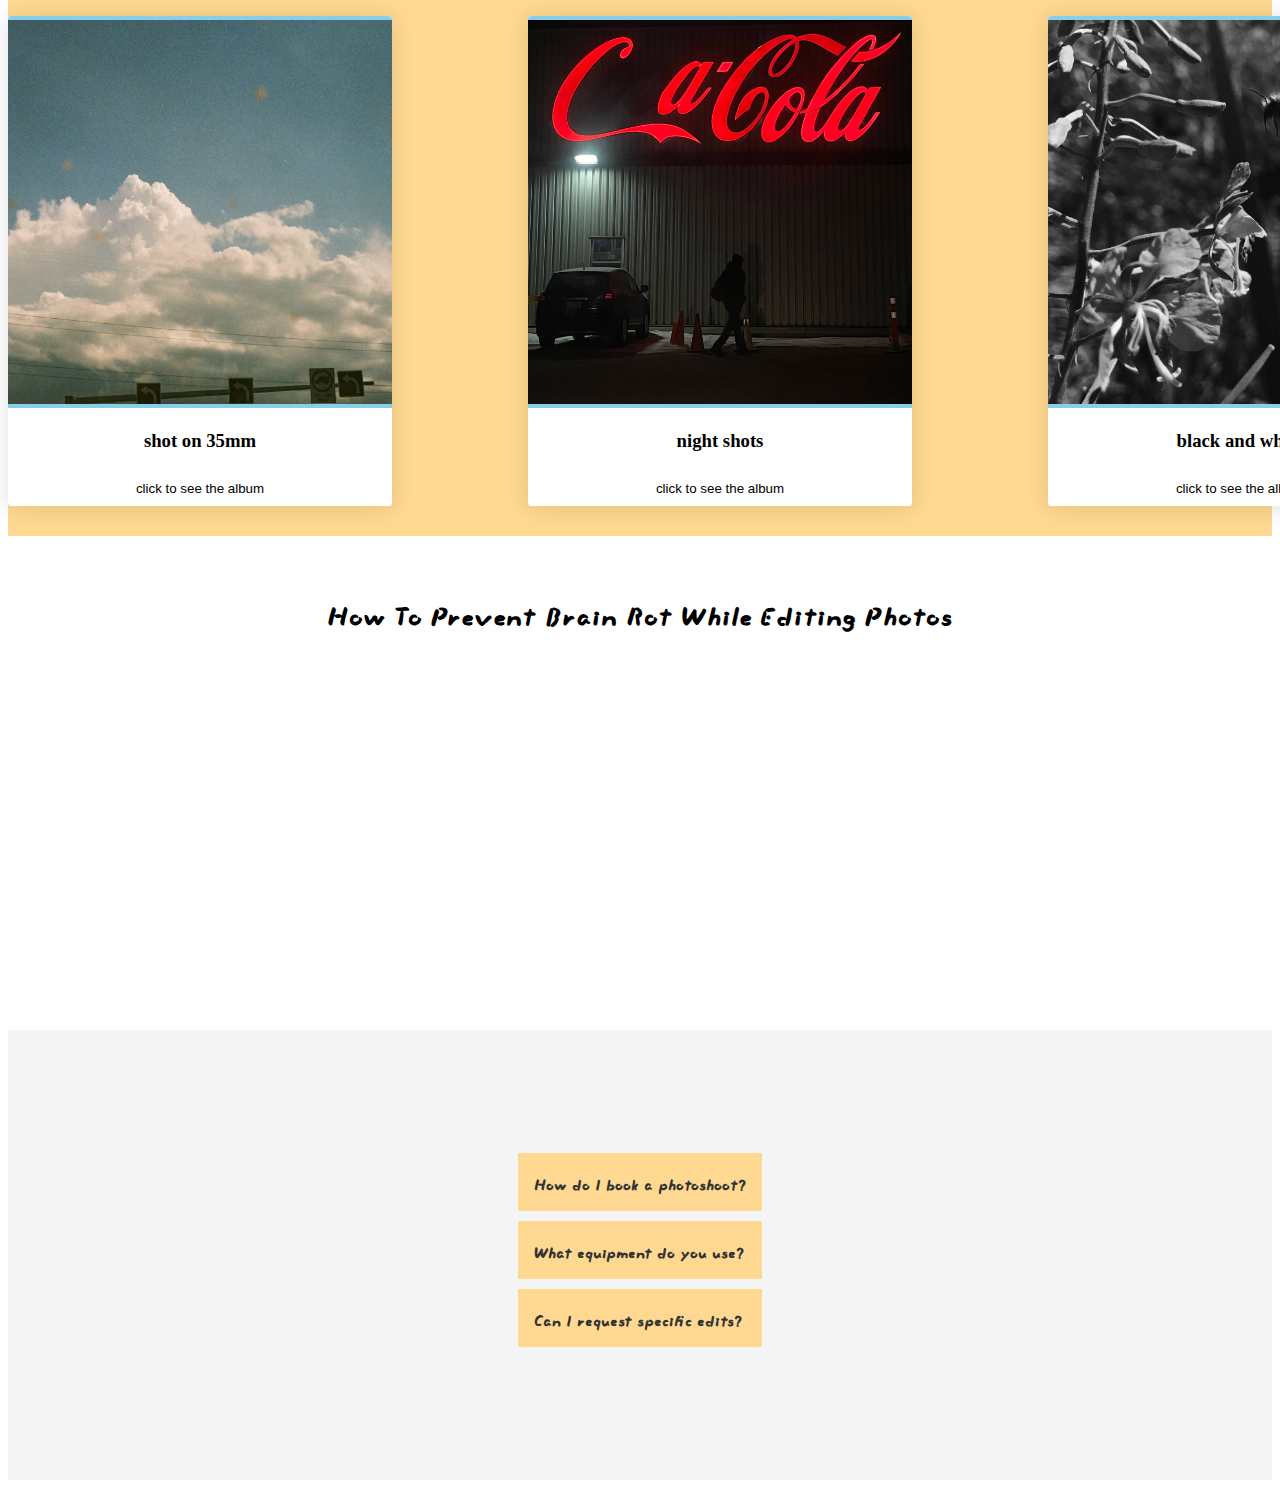
==== commit 7b2627e7: "fix content hierarchy" ====
--- a/index.html
+++ b/index.html
@@ -16,7 +16,7 @@
 <section class="hero-container">
     <div class="hero-content">
         <h1>Welcome to Leo's Camera</h1>
-        <p>A Silly Little Portfolio</p>
+        <h1>A Silly Little Portfolio</h1>
         <button class="camera-button">
             <img src="assets/camera.png" alt="black camera icon, hand sketched style">
         </button>
